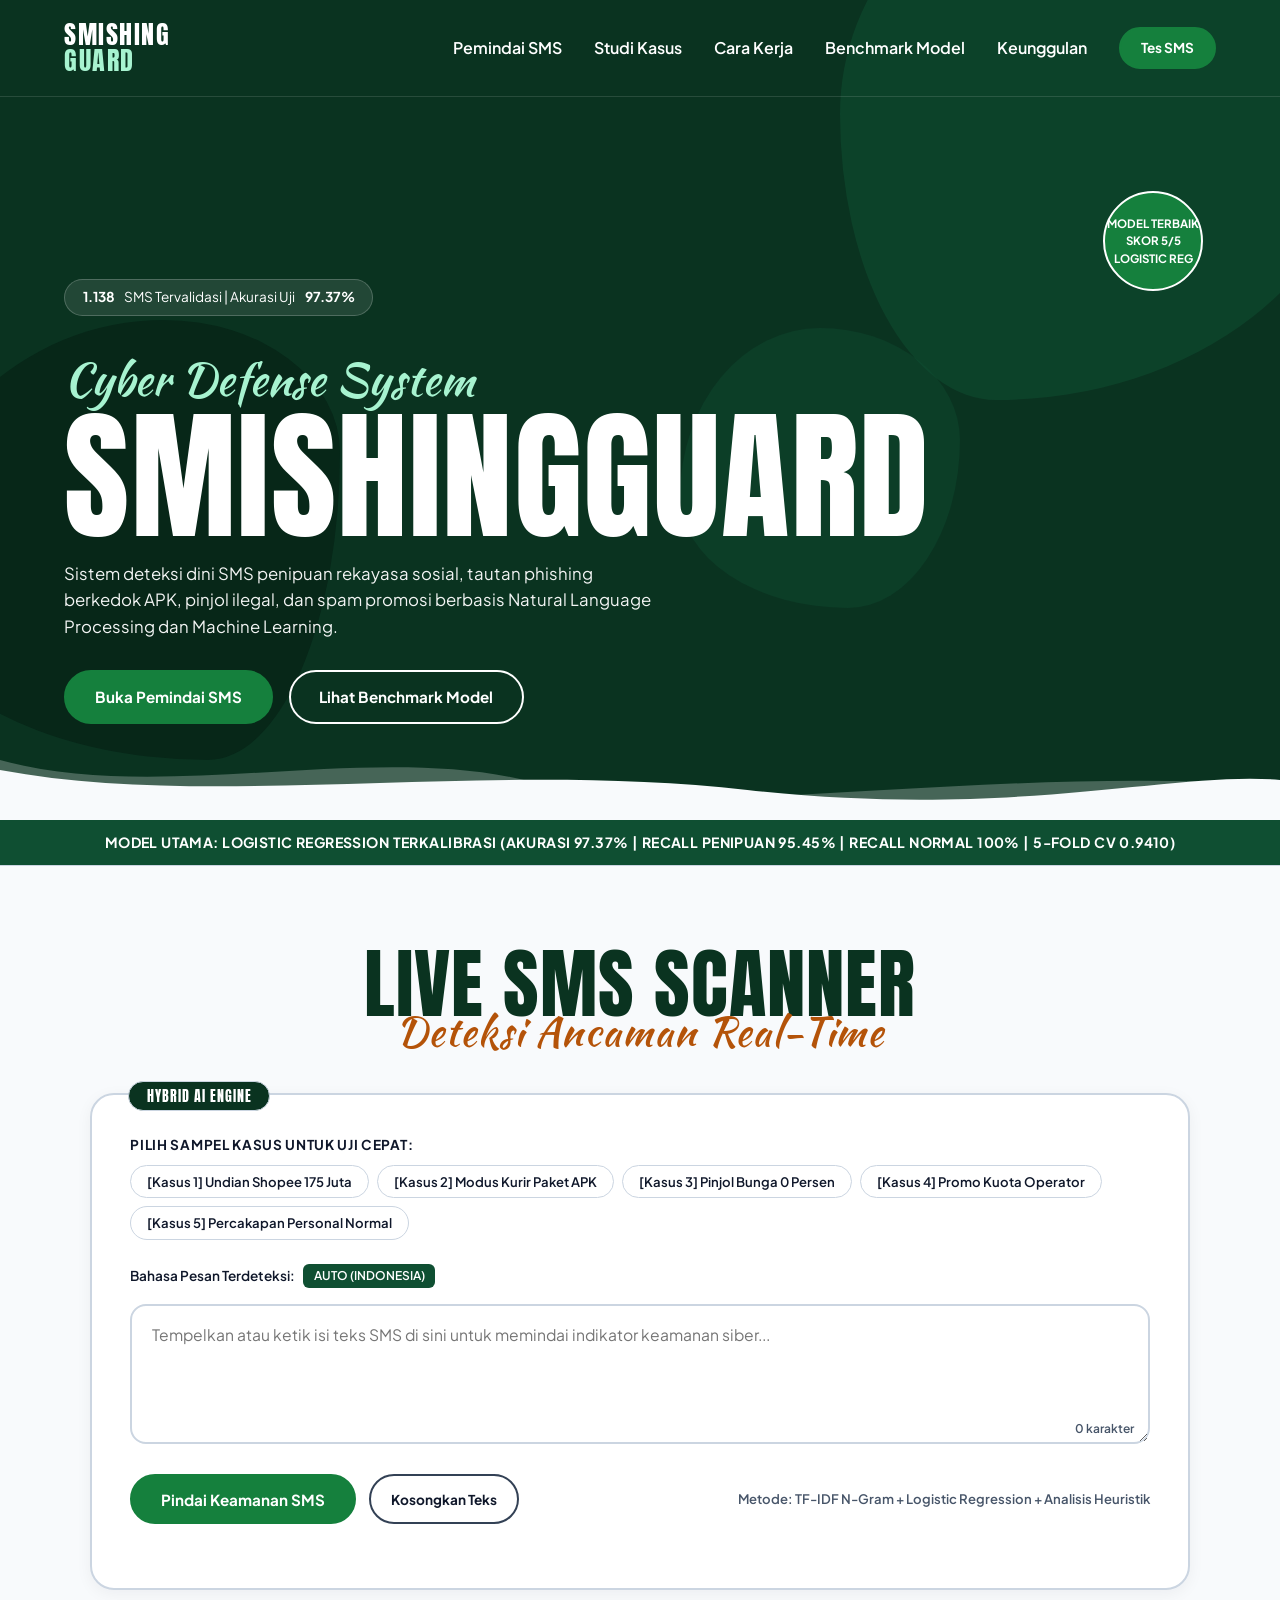
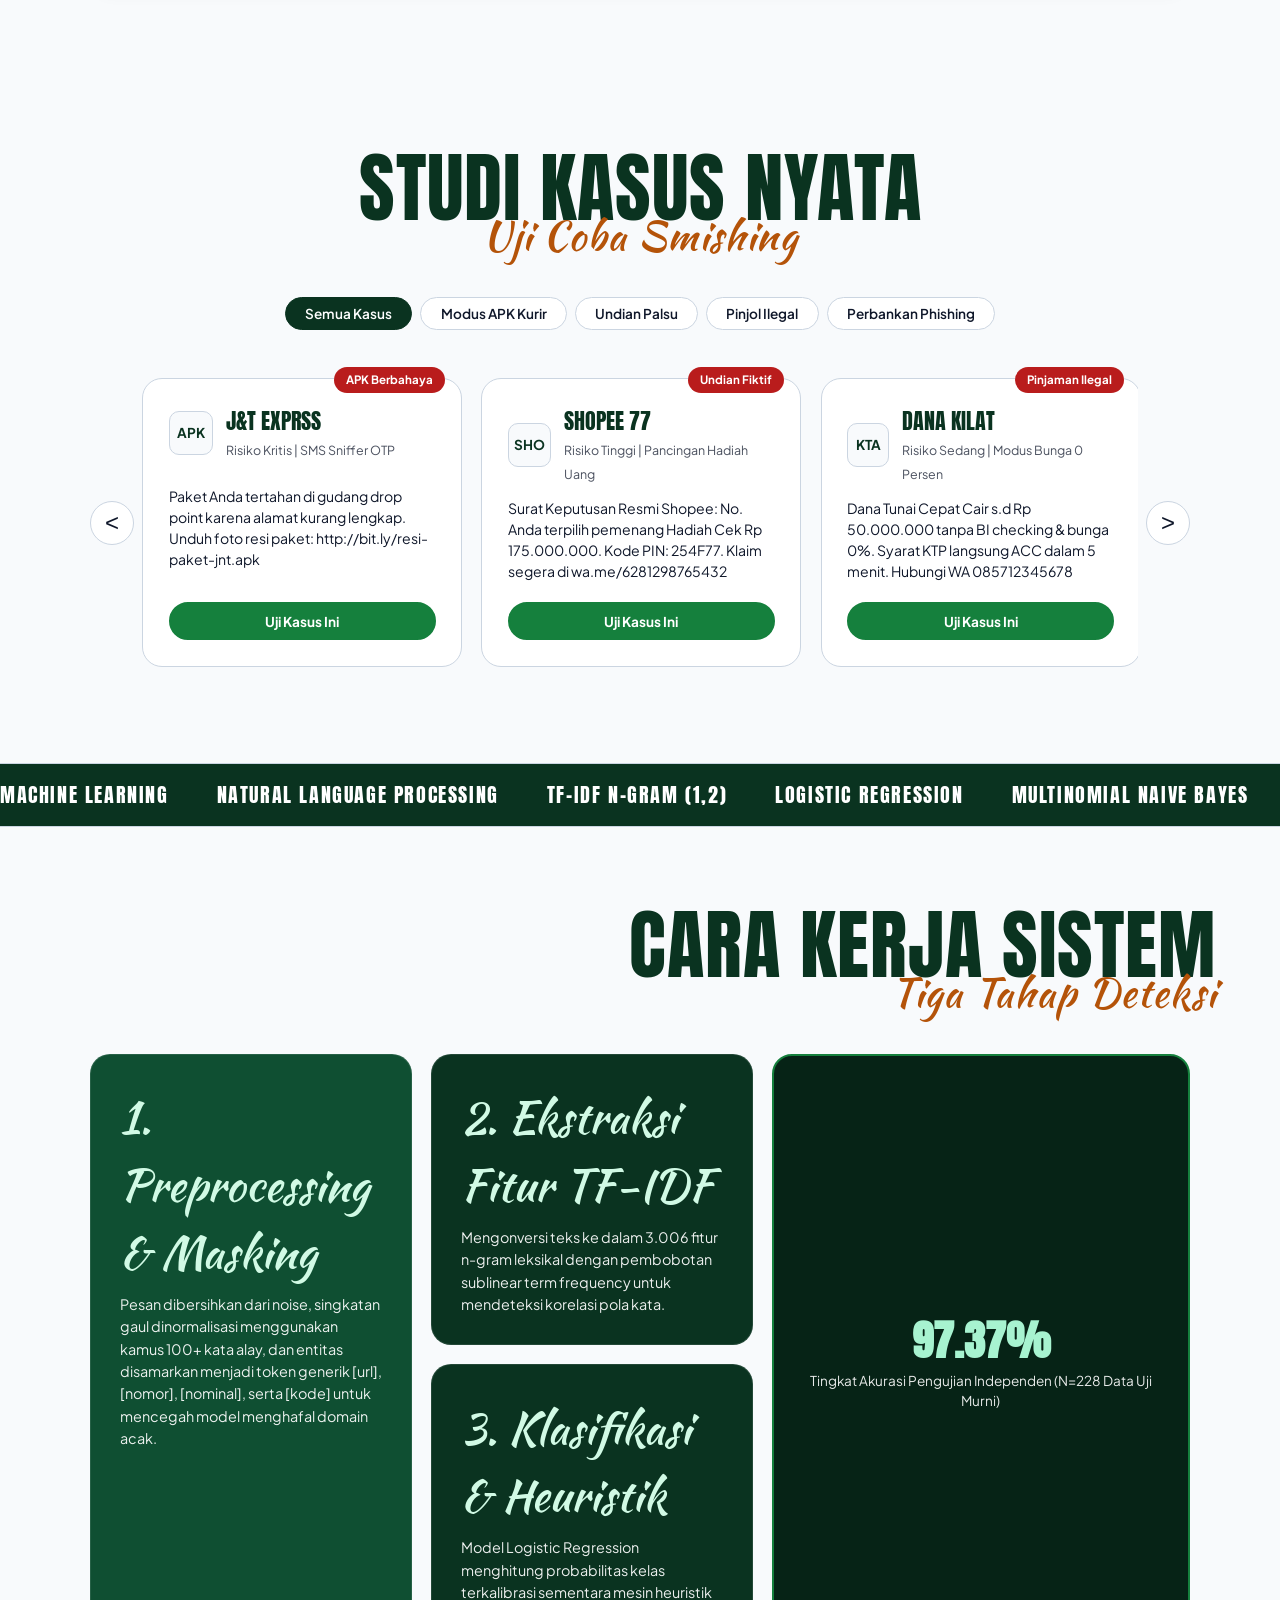
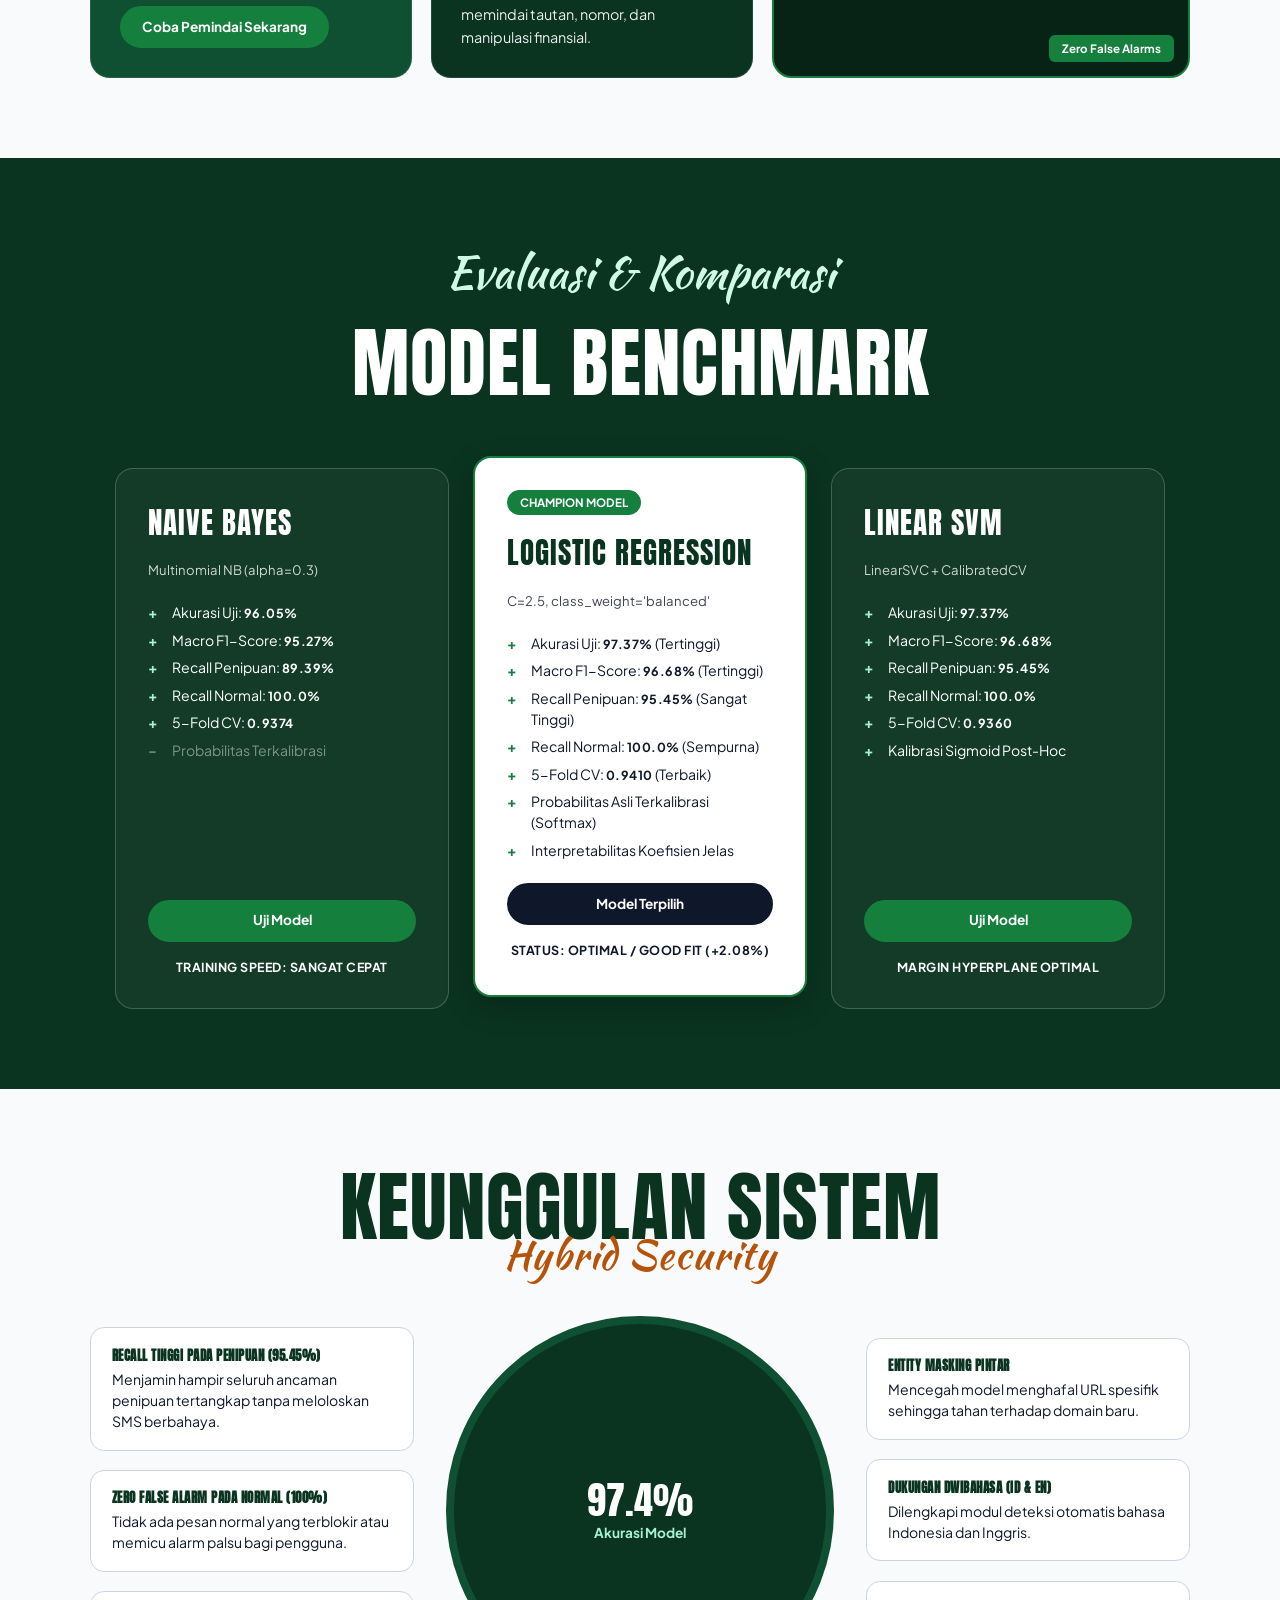
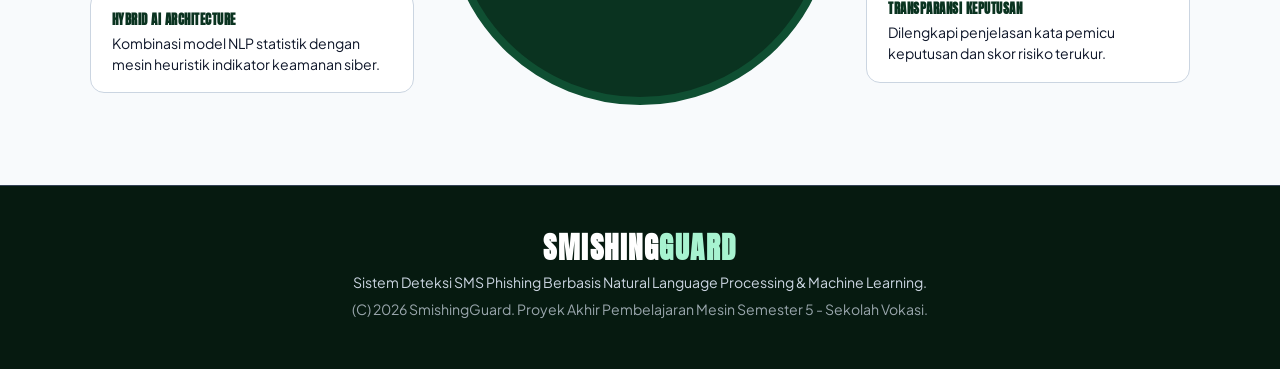
==== files/index.html @ cbe6f8b3 "push kedua" ====
<!DOCTYPE html>
<html lang="id">
<head>
<meta charset="UTF-8">
<meta name="viewport" content="width=device-width, initial-scale=1">
<title>SmishingGuard - Deteksi SMS Phishing & Spam Berbasis Machine Learning</title>
<link rel="preconnect" href="https://fonts.googleapis.com">
<link rel="preconnect" href="https://fonts.gstatic.com" crossorigin>
<link href="https://fonts.googleapis.com/css2?family=Anton&family=Kaushan+Script&family=Plus+Jakarta+Sans:wght@400;600;700;800&display=swap" rel="stylesheet">
<link rel="stylesheet" href="style.css">
</head>
<body>

<!-- HERO HEADER WITH LIQUID EFFECT -->
<header class="hero">
  <!-- LIQUID MORPHING BLOBS -->
  <div class="liquid-blob-1"></div>
  <div class="liquid-blob-2"></div>
  <div class="liquid-blob-3"></div>

  <!-- NAVBAR -->
  <nav class="nav">
    <a href="#" class="logo">SMISHING<br><span>GUARD</span></a>
    <ul class="menu" id="menu">
      <li><a href="#scanner">Pemindai SMS</a></li>
      <li><a href="#stories">Studi Kasus</a></li>
      <li><a href="#how">Cara Kerja</a></li>
      <li><a href="#models">Benchmark Model</a></li>
      <li><a href="#why">Keunggulan</a></li>
      <li><a href="#scanner" class="btn sm">Tes SMS</a></li>
    </ul>
    <button class="burger" id="burger" aria-label="Buka menu" aria-expanded="false">
      <span></span><span></span><span></span>
    </button>
  </nav>

  <!-- HERO BODY CONTENT -->
  <div class="hero-body">
    <div class="social-proof">
      <b>1.138</b> SMS Tervalidasi | Akurasi Uji <b>97.37%</b>
    </div>
    <span class="script">Cyber Defense System</span>
    <h1>SMISHINGGUARD</h1>
    <p>Sistem deteksi dini SMS penipuan rekayasa sosial, tautan phishing berkedok APK, pinjol ilegal, dan spam promosi berbasis Natural Language Processing dan Machine Learning.</p>
    <div style="display:flex; gap:1rem; flex-wrap:wrap; align-items:center;">
      <a href="#scanner" class="btn">Buka Pemindai SMS</a>
      <a href="#models" class="btn outline">Lihat Benchmark Model</a>
    </div>
    <div class="badge">
      MODEL TERBAIK<br>SKOR 5/5<br>LOGISTIC REG
    </div>
  </div>

  <!-- LIQUID WAVE BOTTOM DIVIDER -->
  <div class="liquid-wave-wrap">
    <svg viewBox="0 0 1200 120" preserveAspectRatio="none">
      <path class="wave-trans" d="M0,0 C150,90 350,-40 500,45 C650,130 900,10 1200,50 L1200,120 L0,120 Z"></path>
      <path class="wave-bg" d="M0,20 C200,100 450,0 700,60 C950,120 1100,20 1200,40 L1200,120 L0,120 Z"></path>
    </svg>
  </div>
</header>

<!-- SOLID PROMO RIBBON -->
<div class="promo">
  MODEL UTAMA: LOGISTIC REGRESSION TERKALIBRASI (AKURASI 97.37% | RECALL PENIPUAN 95.45% | RECALL NORMAL 100% | 5-FOLD CV 0.9410)
</div>

<!-- SCANNER SECTION -->
<section class="section" id="scanner">
  <h2 class="title">LIVE SMS SCANNER <span class="script accent">Deteksi Ancaman Real-Time</span></h2>
  
  <div class="scanner-container">
    <div class="scanner-tag">HYBRID AI ENGINE</div>
    
    <!-- PRESET BUTTONS (NO EMOJIS) -->
    <div class="presets-bar">
      <div class="presets-label">Pilih Sampel Kasus untuk Uji Cepat:</div>
      <div class="preset-buttons">
        <button class="preset-btn" data-type="shopee">[Kasus 1] Undian Shopee 175 Juta</button>
        <button class="preset-btn" data-type="apk">[Kasus 2] Modus Kurir Paket APK</button>
        <button class="preset-btn" data-type="pinjol">[Kasus 3] Pinjol Bunga 0 Persen</button>
        <button class="preset-btn" data-type="promo">[Kasus 4] Promo Kuota Operator</button>
        <button class="preset-btn" data-type="normal">[Kasus 5] Percakapan Personal Normal</button>
      </div>
    </div>

    <!-- LANGUAGE DETECTION & INPUT BOX -->
    <div class="lang-switch">
      <span>Bahasa Pesan Terdeteksi:</span>
      <span class="lang-badge" id="detectedLang">AUTO (INDONESIA)</span>
    </div>

    <div class="input-box">
      <textarea id="smsInput" class="sms-textarea" placeholder="Tempelkan atau ketik isi teks SMS di sini untuk memindai indikator keamanan siber..."></textarea>
      <span class="char-counter" id="charCount">0 karakter</span>
    </div>

    <!-- ACTION ROW -->
    <div class="action-row">
      <div style="display:flex; gap:0.8rem; flex-wrap:wrap;">
        <button class="btn" id="scanBtn">Pindai Keamanan SMS</button>
        <button class="btn sm outline-dark" id="clearBtn">Kosongkan Teks</button>
      </div>
      <span class="action-info">Metode: TF-IDF N-Gram + Logistic Regression + Analisis Heuristik</span>
    </div>

    <!-- RESULT DISPLAY CARD (SOLID) -->
    <div class="result-display" id="resultDisplay">
      <div class="result-header">
        <div>
          <div class="result-verdict" id="resultVerdict">HASIL PEMINDAIAN</div>
          <div class="result-sub" id="resultSub">Analisis Selesai</div>
        </div>
        <div class="score-badge" id="scoreBadge">98%</div>
      </div>

      <!-- CONFIDENCE METERS -->
      <div class="meters-section">
        <div class="meter-label">
          <span>Peluang Penipuan (Smishing)</span>
          <span id="scamPct">0%</span>
        </div>
        <div class="meter-track">
          <div class="meter-fill red" id="scamBar" style="width: 0%;"></div>
        </div>

        <div class="meter-label">
          <span>Peluang Pesan Normal (Aman)</span>
          <span id="safePct">0%</span>
        </div>
        <div class="meter-track">
          <div class="meter-fill green" id="safeBar" style="width: 0%;"></div>
        </div>

        <div class="meter-label">
          <span>Peluang Promosi Komersial</span>
          <span id="promoPct">0%</span>
        </div>
        <div class="meter-track">
          <div class="meter-fill amber" id="promoBar" style="width: 0%;"></div>
        </div>
      </div>

      <!-- HEURISTIC INDICATORS GRID -->
      <div class="heuristics-grid">
        <div class="h-card" id="cardUrl">
          <b>Tautan URL / Web</b>
          <span id="valUrl">Tidak Terdeteksi</span>
        </div>
        <div class="h-card" id="cardPhone">
          <b>Kontak Pribadi (GSM/WA)</b>
          <span id="valPhone">Tidak Terdeteksi</span>
        </div>
        <div class="h-card" id="cardMoney">
          <b>Klaim Nominal Uang</b>
          <span id="valMoney">Tidak Terdeteksi</span>
        </div>
        <div class="h-card" id="cardUssd">
          <b>Kode USSD Operator</b>
          <span id="valUssd">Tidak Terdeteksi</span>
        </div>
      </div>

      <!-- ADVICE / RECOMMENDATION -->
      <div class="advice-box" id="adviceBox">
        <b id="adviceTitle">PANDUAN KEAMANAN PENGGUNA</b>
        <p id="adviceText">Hasil analisis akan menyajikan panduan perlindungan siber spesifik berdasarkan indikator yang ditemukan.</p>
      </div>
    </div>
  </div>
</section>

<!-- REAL WORLD CASES / STORIES -->
<section class="section" id="stories">
  <h2 class="title">STUDI KASUS NYATA <span class="script accent">Uji Coba Smishing</span></h2>
  <div class="tabs" id="tabs">
    <button class="tab active" data-f="all">Semua Kasus</button>
    <button class="tab" data-f="apk">Modus APK Kurir</button>
    <button class="tab" data-f="undian">Undian Palsu</button>
    <button class="tab" data-f="pinjol">Pinjol Ilegal</button>
    <button class="tab" data-f="bank">Perbankan Phishing</button>
  </div>
  <div class="carousel">
    <button class="arrow" id="prev" aria-label="Sebelumnya">&lt;</button>
    <div class="track" id="track">
      
      <!-- Card 1: Kurir APK -->
      <article class="card" data-c="apk">
        <span class="chip danger">APK Berbahaya</span>
        <div class="who">
          <div class="ph">APK</div>
          <div>
            <h3>J&amp;T EXPRSS</h3>
            <small>Risiko Kritis | SMS Sniffer OTP</small>
          </div>
        </div>
        <p>Paket Anda tertahan di gudang drop point karena alamat kurang lengkap. Unduh foto resi paket: http://bit.ly/resi-paket-jnt.apk</p>
        <button class="btn sm use-case-btn" data-text="Paket Anda tertahan di gudang drop point karena alamat kurang lengkap. Unduh foto resi paket: http://bit.ly/resi-paket-jnt.apk">Uji Kasus Ini</button>
      </article>

      <!-- Card 2: Undian Shopee -->
      <article class="card" data-c="undian">
        <span class="chip danger">Undian Fiktif</span>
        <div class="who">
          <div class="ph">SHO</div>
          <div>
            <h3>SHOPEE 77</h3>
            <small>Risiko Tinggi | Pancingan Hadiah Uang</small>
          </div>
        </div>
        <p>Surat Keputusan Resmi Shopee: No. Anda terpilih pemenang Hadiah Cek Rp 175.000.000. Kode PIN: 254F77. Klaim segera di wa.me/6281298765432</p>
        <button class="btn sm use-case-btn" data-text="Surat Keputusan Resmi Shopee: No. Anda terpilih pemenang Hadiah Cek Rp 175.000.000. Kode PIN: 254F77. Klaim segera di wa.me/6281298765432">Uji Kasus Ini</button>
      </article>

      <!-- Card 3: Pinjol Ilegal -->
      <article class="card" data-c="pinjol">
        <span class="chip danger">Pinjaman Ilegal</span>
        <div class="who">
          <div class="ph">KTA</div>
          <div>
            <h3>DANA KILAT</h3>
            <small>Risiko Sedang | Modus Bunga 0 Persen</small>
          </div>
        </div>
        <p>Dana Tunai Cepat Cair s.d Rp 50.000.000 tanpa BI checking &amp; bunga 0%. Syarat KTP langsung ACC dalam 5 menit. Hubungi WA 085712345678</p>
        <button class="btn sm use-case-btn" data-text="Dana Tunai Cepat Cair s.d Rp 50.000.000 tanpa BI checking & bunga 0%. Syarat KTP langsung ACC dalam 5 menit. Hubungi WA 085712345678">Uji Kasus Ini</button>
      </article>

      <!-- Card 4: Bank Phishing -->
      <article class="card" data-c="bank">
        <span class="chip danger">Phishing Perbankan</span>
        <div class="who">
          <div class="ph">BNK</div>
          <div>
            <h3>BANK ALERT</h3>
            <small>Risiko Kritis | Pencurian Rekening</small>
          </div>
        </div>
        <p>PERINGATAN: Rekening BCA Anda terindikasi login mencurigakan dan akan diblokir dalam 1x24 jam. Segera verifikasi akun di: https://bca-klik-verif.com</p>
        <button class="btn sm use-case-btn" data-text="PERINGATAN: Rekening BCA Anda terindikasi login mencurigakan dan akan diblokir dalam 1x24 jam. Segera verifikasi akun di: https://bca-klik-verif.com">Uji Kasus Ini</button>
      </article>

      <!-- Card 5: Pesan Normal -->
      <article class="card" data-c="all">
        <span class="chip">SMS Normal</span>
        <div class="who">
          <div class="ph">MSG</div>
          <div>
            <h3>TEMAN KULIAH</h3>
            <small>Aman | Percakapan Personal</small>
          </div>
        </div>
        <p>Bro, jangan lupa besok pagi kumpul di perpustakaan jam 9 ya buat ngerjain laporan machine learning bareng kelompok.</p>
        <button class="btn sm use-case-btn" data-text="Bro, jangan lupa besok pagi kumpul di perpustakaan jam 9 ya buat ngerjain laporan machine learning bareng kelompok.">Uji Kasus Ini</button>
      </article>

    </div>
    <button class="arrow" id="next" aria-label="Berikutnya">&gt;</button>
  </div>
</section>

<!-- MARQUEE TICKER (SOLID) -->
<div class="press" aria-label="Teknologi yang digunakan">
  <div class="marquee">
    <span>MACHINE LEARNING</span>
    <span>NATURAL LANGUAGE PROCESSING</span>
    <span>TF-IDF N-GRAM (1,2)</span>
    <span>LOGISTIC REGRESSION</span>
    <span>MULTINOMIAL NAIVE BAYES</span>
    <span>LINEAR SVM</span>
    <span>SCIKIT-LEARN 1.9.1</span>
    <span>STREAMLIT WEB</span>
    <span>ENTITY MASKING</span>
    <span>SLANG NORMALIZATION</span>
    <span>97.37% AKURASI</span>
    <span>100% RECALL NORMAL</span>
  </div>
</div>

<!-- HOW IT WORKS SECTION -->
<section class="section" id="how">
  <h2 class="title right">CARA KERJA SISTEM <span class="script accent">Tiga Tahap Deteksi</span></h2>
  <div class="steps">
    <div class="step big">
      <div>
        <h3 class="script light">1. Preprocessing &amp; Masking</h3>
        <p>Pesan dibersihkan dari noise, singkatan gaul dinormalisasi menggunakan kamus 100+ kata alay, dan entitas disamarkan menjadi token generik [url], [nomor], [nominal], serta [kode] untuk mencegah model menghafal domain acak.</p>
      </div>
      <a href="#scanner" class="btn sm">Coba Pemindai Sekarang</a>
    </div>
    <div class="step">
      <h3 class="script light">2. Ekstraksi Fitur TF-IDF</h3>
      <p>Mengonversi teks ke dalam 3.006 fitur n-gram leksikal dengan pembobotan sublinear term frequency untuk mendeteksi korelasi pola kata.</p>
    </div>
    <div class="step">
      <h3 class="script light">3. Klasifikasi &amp; Heuristik</h3>
      <p>Model Logistic Regression menghitung probabilitas kelas terkalibrasi sementara mesin heuristik memindai tautan, nomor, dan manipulasi finansial.</p>
    </div>
    <div class="photo">
      <div class="photo-inner">
        <h4>97.37%</h4>
        <p>Tingkat Akurasi Pengujian Independen (N=228 Data Uji Murni)</p>
        <span class="tag">Zero False Alarms</span>
      </div>
    </div>
  </div>
</section>

<!-- PLANS / MODEL COMPARISON -->
<section class="plans" id="models">
  <span class="script light">Evaluasi &amp; Komparasi</span>
  <h2>MODEL BENCHMARK</h2>
  <div class="plan-grid">
    
    <!-- Model 1: Naive Bayes -->
    <article class="plan">
      <h3>NAIVE BAYES</h3>
      <p class="sub">Multinomial NB (alpha=0.3)</p>
      <ul>
        <li>Akurasi Uji: <b>96.05%</b></li>
        <li>Macro F1-Score: <b>95.27%</b></li>
        <li>Recall Penipuan: <b>89.39%</b></li>
        <li>Recall Normal: <b>100.0%</b></li>
        <li>5-Fold CV: <b>0.9374</b></li>
        <li class="off">Probabilitas Terkalibrasi</li>
      </ul>
      <a href="#scanner" class="btn sm">Uji Model</a>
      <b>TRAINING SPEED: SANGAT CEPAT</b>
    </article>

    <!-- Model 2: Logistic Regression (Featured) -->
    <article class="plan featured">
      <span class="plan-badge">CHAMPION MODEL</span>
      <h3>LOGISTIC REGRESSION</h3>
      <p class="sub">C=2.5, class_weight='balanced'</p>
      <ul>
        <li>Akurasi Uji: <b>97.37%</b> (Tertinggi)</li>
        <li>Macro F1-Score: <b>96.68%</b> (Tertinggi)</li>
        <li>Recall Penipuan: <b>95.45%</b> (Sangat Tinggi)</li>
        <li>Recall Normal: <b>100.0%</b> (Sempurna)</li>
        <li>5-Fold CV: <b>0.9410</b> (Terbaik)</li>
        <li>Probabilitas Asli Terkalibrasi (Softmax)</li>
        <li>Interpretabilitas Koefisien Jelas</li>
      </ul>
      <a href="#scanner" class="btn sm solid-dark">Model Terpilih</a>
      <b>STATUS: OPTIMAL / GOOD FIT (+2.08%)</b>
    </article>

    <!-- Model 3: Linear SVM -->
    <article class="plan">
      <h3>LINEAR SVM</h3>
      <p class="sub">LinearSVC + CalibratedCV</p>
      <ul>
        <li>Akurasi Uji: <b>97.37%</b></li>
        <li>Macro F1-Score: <b>96.68%</b></li>
        <li>Recall Penipuan: <b>95.45%</b></li>
        <li>Recall Normal: <b>100.0%</b></li>
        <li>5-Fold CV: <b>0.9360</b></li>
        <li>Kalibrasi Sigmoid Post-Hoc</li>
      </ul>
      <a href="#scanner" class="btn sm">Uji Model</a>
      <b>MARGIN HYPERPLANE OPTIMAL</b>
    </article>

  </div>
</section>

<!-- WHAT MAKES US DIFFERENT -->
<section class="section" id="why">
  <h2 class="title">KEUNGGULAN SISTEM <span class="script accent">Hybrid Security</span></h2>
  <div class="diff">
    <ul>
      <li><b>RECALL TINGGI PADA PENIPUAN (95.45%)</b>Menjamin hampir seluruh ancaman penipuan tertangkap tanpa meloloskan SMS berbahaya.</li>
      <li><b>ZERO FALSE ALARM PADA NORMAL (100%)</b>Tidak ada pesan normal yang terblokir atau memicu alarm palsu bagi pengguna.</li>
      <li><b>HYBRID AI ARCHITECTURE</b>Kombinasi model NLP statistik dengan mesin heuristik indikator keamanan siber.</li>
    </ul>
    <div class="bowl">
      <div class="bowl-text">
        97.4%
        <span>Akurasi Model</span>
      </div>
    </div>
    <ul>
      <li><b>ENTITY MASKING PINTAR</b>Mencegah model menghafal URL spesifik sehingga tahan terhadap domain baru.</li>
      <li><b>DUKUNGAN DWIBAHASA (ID &amp; EN)</b>Dilengkapi modul deteksi otomatis bahasa Indonesia dan Inggris.</li>
      <li><b>TRANSPARANSI KEPUTUSAN</b>Dilengkapi penjelasan kata pemicu keputusan dan skor risiko terukur.</li>
    </ul>
  </div>
</section>

<!-- FOOTER -->
<footer class="footer">
  <b class="logo">SMISHING<span>GUARD</span></b>
  <p>Sistem Deteksi SMS Phishing Berbasis Natural Language Processing &amp; Machine Learning.</p>
  <p style="margin-top:0.4rem; opacity:0.75;">(C) 2026 SmishingGuard. Proyek Akhir Pembelajaran Mesin Semester 5 - Sekolah Vokasi.</p>
</footer>

<script src="script.js"></script>
</body>
</html>
---- files/style.css ----
:root {
  --bg-base: #f8fafc;
  --bg-card: #ffffff;
  --border-solid: #cbd5e1;
  --border-dark: #334155;
  --green-deep: #0a3320;
  --green-solid: #0f4f32;
  --green-accent: #15803d;
  --green-surface: #f0fdf4;
  --text-ink: #0f172a;
  --text-muted: #475569;
  --text-light: #f8fafc;
  --red-solid: #b91c1c;
  --red-surface: #fef2f2;
  --amber-solid: #b45309;
  --amber-surface: #fffbeb;
  --blue-solid: #1d4ed8;
  --blue-surface: #eff6ff;
  --display: 'Anton', 'Impact', sans-serif;
  --script: 'Kaushan Script', cursive;
  --body: 'Plus Jakarta Sans', system-ui, sans-serif;
}

* {
  box-sizing: border-box;
  margin: 0;
  padding: 0;
}

html {
  scroll-behavior: smooth;
}

body {
  font-family: var(--body);
  background-color: var(--bg-base);
  color: var(--text-ink);
  line-height: 1.5;
  overflow-x: hidden;
}

a {
  color: inherit;
  text-decoration: none;
}

ul {
  list-style: none;
}

:focus-visible {
  outline: 2px solid var(--green-accent);
  outline-offset: 2px;
}

.script {
  font-family: var(--script);
  font-weight: 400;
  color: #a7f3d0;
  display: block;
  font-size: clamp(1.6rem, 4vw, 2.8rem);
}

.script.accent {
  color: var(--amber-solid);
}

.script.light {
  color: #d1fae5;
}

/* BUTTONS (SOLID COLOR - NO NEON) */
.btn {
  display: inline-block;
  background-color: var(--green-accent);
  color: #ffffff;
  font-weight: 700;
  padding: 0.85rem 1.8rem;
  border-radius: 99px;
  transition: background-color 0.2s ease, transform 0.15s ease;
  cursor: pointer;
  border: 2px solid var(--green-accent);
  font-family: var(--body);
  text-align: center;
  font-size: 0.95rem;
}

.btn:hover {
  background-color: #166534;
  border-color: #166534;
  transform: translateY(-2px);
}

.btn.sm {
  padding: 0.55rem 1.25rem;
  font-size: 0.85rem;
}

.btn.solid-dark {
  background-color: var(--text-ink);
  border-color: var(--text-ink);
  color: #ffffff;
}

.btn.solid-dark:hover {
  background-color: #1e293b;
  border-color: #1e293b;
}

.btn.outline {
  background-color: transparent;
  border: 2px solid #ffffff;
  color: #ffffff;
}

.btn.outline:hover {
  background-color: #ffffff;
  color: var(--green-deep);
}

.btn.outline-dark {
  background-color: transparent;
  border: 2px solid var(--border-dark);
  color: var(--text-ink);
}

.btn.outline-dark:hover {
  background-color: var(--text-ink);
  color: #ffffff;
}

/* HERO SECTION WITH LIQUID EFFECT */
.hero {
  position: relative;
  min-height: clamp(540px, 65vw, 820px);
  color: #ffffff;
  display: flex;
  flex-direction: column;
  background-color: var(--green-deep);
  overflow: hidden;
}

/* LIQUID BLOBS (ORGANIC FLUID MOTION) */
.liquid-blob-1 {
  position: absolute;
  width: 520px;
  height: 520px;
  background-color: var(--green-solid);
  opacity: 0.55;
  border-radius: 42% 58% 70% 30% / 45% 45% 55% 55%;
  animation: liquidMorph 14s ease-in-out infinite alternate;
  top: -120px;
  right: -80px;
  z-index: 1;
  pointer-events: none;
}

.liquid-blob-2 {
  position: absolute;
  width: 440px;
  height: 440px;
  background-color: #062316;
  opacity: 0.75;
  border-radius: 60% 40% 30% 70% / 60% 30% 70% 40%;
  animation: liquidMorph2 18s ease-in-out infinite alternate;
  bottom: 60px;
  left: -100px;
  z-index: 1;
  pointer-events: none;
}

.liquid-blob-3 {
  position: absolute;
  width: 280px;
  height: 280px;
  background-color: #0f4f32;
  opacity: 0.4;
  border-radius: 50% 50% 40% 60% / 60% 40% 60% 40%;
  animation: liquidMorph 10s ease-in-out infinite alternate-reverse;
  top: 40%;
  right: 25%;
  z-index: 1;
  pointer-events: none;
}

@keyframes liquidMorph {
  0% {
    border-radius: 42% 58% 70% 30% / 45% 45% 55% 55%;
    transform: rotate(0deg) scale(1);
  }
  50% {
    border-radius: 70% 30% 46% 54% / 30% 29% 71% 70%;
    transform: rotate(180deg) scale(1.1);
  }
  100% {
    border-radius: 42% 58% 70% 30% / 45% 45% 55% 55%;
    transform: rotate(360deg) scale(1);
  }
}

@keyframes liquidMorph2 {
  0% {
    border-radius: 60% 40% 30% 70% / 60% 30% 70% 40%;
    transform: scale(1) translateY(0);
  }
  50% {
    border-radius: 30% 60% 70% 40% / 50% 60% 30% 60%;
    transform: scale(1.15) translateY(-20px) rotate(90deg);
  }
  100% {
    border-radius: 60% 40% 30% 70% / 60% 30% 70% 40%;
    transform: scale(1) translateY(0) rotate(0deg);
  }
}

/* LIQUID WAVE BOTTOM DIVIDER */
.liquid-wave-wrap {
  position: absolute;
  bottom: 0;
  left: 0;
  width: 100%;
  overflow: hidden;
  line-height: 0;
  z-index: 3;
}

.liquid-wave-wrap svg {
  position: relative;
  display: block;
  width: calc(100% + 1.3px);
  height: 60px;
}

.liquid-wave-wrap .wave-bg {
  fill: var(--bg-base);
}

.liquid-wave-wrap .wave-trans {
  fill: rgba(248, 250, 252, 0.25);
  animation: waveShift 12s ease-in-out infinite alternate;
}

@keyframes waveShift {
  0% { transform: translateX(0); }
  100% { transform: translateX(-30px); }
}

/* NAVBAR */
.nav {
  position: relative;
  z-index: 5;
  display: flex;
  justify-content: space-between;
  align-items: center;
  padding: 1.4rem 5vw;
  border-bottom: 1px solid rgba(255, 255, 255, 0.12);
}

.logo {
  font-family: var(--display);
  line-height: 1;
  font-size: 1.6rem;
  letter-spacing: 1.5px;
  color: #ffffff;
}

.logo span {
  color: #a7f3d0;
}

.menu {
  display: flex;
  gap: 2rem;
  font-weight: 600;
  align-items: center;
}

.menu a:hover {
  color: #a7f3d0;
}

.burger {
  display: none;
  background: none;
  border: 0;
  cursor: pointer;
  flex-direction: column;
  gap: 5px;
}

.burger span {
  width: 24px;
  height: 2px;
  background: #ffffff;
  display: block;
}

/* HERO BODY */
.hero-body {
  position: relative;
  z-index: 4;
  margin-top: auto;
  padding: 3rem 5vw 6rem;
}

.hero h1 {
  font-family: var(--display);
  font-weight: 400;
  font-size: clamp(3.2rem, 11vw, 9.5rem);
  line-height: 0.92;
  color: #ffffff;
  margin-bottom: 1.2rem;
  letter-spacing: 1.5px;
}

.hero p {
  max-width: 50ch;
  margin-bottom: 1.8rem;
  opacity: 0.95;
  font-size: 1.05rem;
  line-height: 1.6;
}

.social-proof {
  font-size: 0.85rem;
  display: inline-flex;
  gap: 0.6rem;
  align-items: center;
  margin-bottom: 1.8rem;
  background-color: rgba(255, 255, 255, 0.1);
  padding: 0.45rem 1.1rem;
  border-radius: 99px;
  border: 1px solid rgba(255, 255, 255, 0.2);
}

.social-proof b {
  color: #ffffff;
}

.badge {
  position: absolute;
  right: 6vw;
  top: -2.5rem;
  width: 100px;
  height: 100px;
  border-radius: 50%;
  background-color: var(--green-accent);
  color: #ffffff;
  display: grid;
  place-items: center;
  text-align: center;
  font-size: 0.72rem;
  font-weight: 700;
  border: 2px solid #ffffff;
}

/* PROMO RIBBON (SOLID COLOR - NO NEON) */
.promo {
  background-color: var(--green-solid);
  color: #ffffff;
  text-align: center;
  font-weight: 700;
  font-size: 0.88rem;
  padding: 0.75rem 1rem;
  letter-spacing: 0.03em;
  border-bottom: 1px solid var(--border-solid);
}

/* SECTIONS */
.section {
  padding: 5rem 5vw;
}

.title {
  font-family: var(--display);
  font-weight: 400;
  font-size: clamp(2.4rem, 6.5vw, 4.8rem);
  line-height: 1;
  color: var(--green-deep);
  text-align: center;
  margin-bottom: 2.5rem;
  letter-spacing: 1px;
}

.title .script {
  margin-top: -0.25em;
  font-size: 0.52em;
}

.title.right {
  text-align: right;
}

/* SCANNER CONTAINER (SOLID CARD) */
.scanner-container {
  max-width: 1100px;
  margin: auto;
  background-color: var(--bg-card);
  border: 2px solid var(--border-solid);
  border-radius: 24px;
  padding: 2.5rem 3vw;
  box-shadow: 0 4px 16px rgba(15, 23, 42, 0.05);
  position: relative;
}

.scanner-tag {
  position: absolute;
  top: -14px;
  left: 36px;
  background-color: var(--green-deep);
  color: #ffffff;
  font-family: var(--display);
  font-size: 0.85rem;
  letter-spacing: 1px;
  padding: 0.25rem 1.1rem;
  border-radius: 99px;
  border: 1px solid var(--border-solid);
}

.presets-bar {
  margin-bottom: 1.5rem;
}

.presets-label {
  font-size: 0.85rem;
  font-weight: 700;
  color: var(--text-ink);
  margin-bottom: 0.6rem;
  text-transform: uppercase;
  letter-spacing: 0.05em;
}

.preset-buttons {
  display: flex;
  flex-wrap: wrap;
  gap: 0.5rem;
}

.preset-btn {
  background-color: #ffffff;
  border: 1.5px solid var(--border-solid);
  color: var(--text-ink);
  padding: 0.45rem 1rem;
  border-radius: 99px;
  font: 600 0.82rem var(--body);
  cursor: pointer;
  transition: background-color 0.15s ease, border-color 0.15s ease;
}

.preset-btn:hover {
  background-color: var(--bg-base);
  border-color: var(--border-dark);
}

.preset-btn.active {
  background-color: var(--green-deep);
  color: #ffffff;
  border-color: var(--green-deep);
}

.lang-switch {
  display: flex;
  gap: 0.5rem;
  align-items: center;
  margin-bottom: 1rem;
  font-size: 0.85rem;
  font-weight: 600;
}

.lang-badge {
  background-color: var(--green-solid);
  color: #ffffff;
  padding: 0.2rem 0.65rem;
  border-radius: 6px;
  font-size: 0.75rem;
}

.input-box {
  position: relative;
  margin-bottom: 1.5rem;
}

.sms-textarea {
  width: 100%;
  min-height: 140px;
  padding: 1.2rem;
  border: 2px solid var(--border-solid);
  border-radius: 16px;
  font-family: var(--body);
  font-size: 0.98rem;
  background-color: #ffffff;
  color: var(--text-ink);
  resize: vertical;
  transition: border-color 0.15s ease;
}

.sms-textarea:focus {
  border-color: var(--green-accent);
  outline: none;
}

.char-counter {
  position: absolute;
  right: 16px;
  bottom: 12px;
  font-size: 0.75rem;
  color: var(--text-muted);
  font-weight: 600;
}

.action-row {
  display: flex;
  justify-content: space-between;
  align-items: center;
  flex-wrap: wrap;
  gap: 1rem;
  margin-bottom: 1.5rem;
}

.action-info {
  font-size: 0.82rem;
  color: var(--text-muted);
  font-weight: 600;
}

/* RESULT DISPLAY CARD (SOLID COLOR) */
.result-display {
  margin-top: 2rem;
  border-radius: 20px;
  padding: 2rem;
  display: none;
  animation: fadeSlideUp 0.25s ease forwards;
}

.result-display.show {
  display: block;
}

@keyframes fadeSlideUp {
  from { opacity: 0; transform: translateY(10px); }
  to { opacity: 1; transform: translateY(0); }
}

.result-display.scam {
  background-color: var(--red-surface);
  border: 2px solid var(--red-solid);
}

.result-display.safe {
  background-color: var(--green-surface);
  border: 2px solid var(--green-accent);
}

.result-display.promo {
  background-color: var(--amber-surface);
  border: 2px solid var(--amber-solid);
}

.result-header {
  display: flex;
  justify-content: space-between;
  align-items: flex-start;
  flex-wrap: wrap;
  gap: 1rem;
  margin-bottom: 1.5rem;
}

.result-verdict {
  font-family: var(--display);
  font-size: clamp(1.8rem, 4vw, 2.6rem);
  line-height: 1;
}

.result-display.scam .result-verdict { color: var(--red-solid); }
.result-display.safe .result-verdict { color: var(--green-accent); }
.result-display.promo .result-verdict { color: var(--amber-solid); }

.result-sub {
  font-size: 0.9rem;
  font-weight: 600;
  margin-top: 0.2rem;
  color: var(--text-muted);
}

.score-badge {
  font-family: var(--display);
  font-size: 1.5rem;
  padding: 0.45rem 1.25rem;
  border-radius: 12px;
  text-align: center;
  line-height: 1;
}

.result-display.scam .score-badge {
  background-color: var(--red-solid);
  color: #ffffff;
}

.result-display.safe .score-badge {
  background-color: var(--green-accent);
  color: #ffffff;
}

.result-display.promo .score-badge {
  background-color: var(--amber-solid);
  color: #ffffff;
}

.meters-section {
  margin-bottom: 1.5rem;
}

.meter-label {
  display: flex;
  justify-content: space-between;
  font-size: 0.82rem;
  font-weight: 700;
  margin-bottom: 0.3rem;
  color: var(--text-ink);
}

.meter-track {
  height: 10px;
  background-color: var(--border-solid);
  border-radius: 99px;
  overflow: hidden;
  position: relative;
  margin-bottom: 0.8rem;
}

.meter-fill {
  height: 100%;
  border-radius: 99px;
  transition: width 0.4s ease;
}

.meter-fill.red { background-color: var(--red-solid); }
.meter-fill.green { background-color: var(--green-accent); }
.meter-fill.amber { background-color: var(--amber-solid); }

.heuristics-grid {
  display: grid;
  grid-template-columns: repeat(auto-fit, minmax(200px, 1fr));
  gap: 0.8rem;
  margin-bottom: 1.5rem;
}

.h-card {
  background-color: #ffffff;
  border: 1.5px solid var(--border-solid);
  padding: 0.85rem 1rem;
  border-radius: 12px;
  font-size: 0.82rem;
}

.h-card b {
  display: block;
  font-size: 0.75rem;
  text-transform: uppercase;
  letter-spacing: 0.04em;
  color: var(--text-muted);
  margin-bottom: 0.25rem;
}

.h-card.threat {
  border-color: var(--red-solid);
  background-color: #ffffff;
  color: var(--red-solid);
  font-weight: 700;
}

.advice-box {
  background-color: var(--green-deep);
  color: #ffffff;
  padding: 1.25rem 1.5rem;
  border-radius: 14px;
  font-size: 0.9rem;
  line-height: 1.55;
}

.advice-box b {
  color: #a7f3d0;
  display: block;
  font-family: var(--display);
  font-size: 1.05rem;
  margin-bottom: 0.3rem;
  letter-spacing: 0.5px;
}

/* TABS (SOLID) */
.tabs {
  display: flex;
  gap: 0.5rem;
  justify-content: center;
  flex-wrap: wrap;
  margin-bottom: 2rem;
}

.tab {
  border: 1.5px solid var(--border-solid);
  background-color: #ffffff;
  color: var(--text-ink);
  padding: 0.45rem 1.2rem;
  border-radius: 99px;
  font: 600 0.85rem var(--body);
  cursor: pointer;
  transition: all 0.15s ease;
}

.tab:hover {
  border-color: var(--green-deep);
}

.tab.active {
  background-color: var(--green-deep);
  border-color: var(--green-deep);
  color: #ffffff;
}

/* CAROUSEL & CARDS */
.carousel {
  display: flex;
  align-items: center;
  gap: 0.5rem;
  max-width: 1100px;
  margin: auto;
}

.track {
  display: flex;
  gap: 1.2rem;
  overflow-x: auto;
  scroll-snap-type: x mandatory;
  scrollbar-width: none;
  padding: 1rem 0.2rem;
  flex: 1;
}

.track::-webkit-scrollbar {
  display: none;
}

.card {
  flex: 0 0 min(320px, 85%);
  scroll-snap-align: start;
  background-color: var(--bg-card);
  border: 1.5px solid var(--border-solid);
  border-radius: 20px;
  padding: 1.6rem;
  position: relative;
  display: flex;
  flex-direction: column;
  justify-content: space-between;
}

.card[hidden] {
  display: none;
}

.chip {
  position: absolute;
  top: -12px;
  right: 16px;
  background-color: var(--green-deep);
  color: #ffffff;
  font-size: 0.72rem;
  font-weight: 700;
  padding: 0.25rem 0.75rem;
  border-radius: 99px;
}

.chip.danger {
  background-color: var(--red-solid);
}

.who {
  display: flex;
  gap: 0.8rem;
  align-items: center;
  margin-bottom: 0.8rem;
}

.who h3 {
  font-family: var(--display);
  font-weight: 400;
  font-size: 1.35rem;
  color: var(--green-deep);
}

.who small {
  opacity: 0.75;
  font-size: 0.78rem;
}

.ph {
  width: 44px;
  height: 44px;
  border-radius: 10px;
  background-color: var(--bg-base);
  border: 1px solid var(--border-solid);
  display: grid;
  place-items: center;
  font-weight: 700;
  font-size: 0.85rem;
  color: var(--green-deep);
}

.card p {
  font-size: 0.88rem;
  margin-bottom: 1.2rem;
  line-height: 1.5;
  color: var(--text-ink);
}

.arrow {
  background-color: #ffffff;
  border: 1.5px solid var(--border-solid);
  font-size: 1.5rem;
  color: var(--text-ink);
  cursor: pointer;
  width: 44px;
  height: 44px;
  border-radius: 50%;
  display: grid;
  place-items: center;
  transition: background-color 0.15s ease;
}

.arrow:hover {
  background-color: var(--green-deep);
  color: #ffffff;
  border-color: var(--green-deep);
}

/* MARQUEE */
.press {
  background-color: var(--green-deep);
  color: #ffffff;
  overflow: hidden;
  padding: 1rem 0;
  border-top: 1px solid var(--border-solid);
  border-bottom: 1px solid var(--border-solid);
}

.marquee {
  display: flex;
  gap: 3rem;
  width: max-content;
  animation: scroll 32s linear infinite;
  font-family: var(--display);
  font-size: 1.25rem;
  letter-spacing: 0.08em;
}

@keyframes scroll {
  to { transform: translateX(-50%); }
}

/* STEPS */
.steps {
  display: grid;
  grid-template-columns: 1fr 1fr 1.3fr;
  grid-template-rows: auto auto;
  gap: 1.2rem;
  max-width: 1100px;
  margin: auto;
}

.step {
  background-color: var(--green-deep);
  color: #ffffff;
  border-radius: 20px;
  padding: 1.8rem;
  border: 1px solid rgba(255, 255, 255, 0.1);
}

.step.big {
  grid-row: span 2;
  display: flex;
  flex-direction: column;
  gap: 1.2rem;
  justify-content: space-between;
  background-color: var(--green-solid);
}

.step.big .btn {
  align-self: flex-start;
}

.step .script {
  margin-bottom: 0.5rem;
}

.step p {
  font-size: 0.9rem;
  opacity: 0.92;
  line-height: 1.55;
}

.photo {
  grid-column: 3;
  grid-row: 1/3;
  border-radius: 20px;
  position: relative;
  min-height: 300px;
  background-color: #062316;
  border: 2px solid var(--green-accent);
  display: flex;
  align-items: center;
  justify-content: center;
  padding: 2rem;
  text-align: center;
  color: #ffffff;
}

.photo-inner h4 {
  font-family: var(--display);
  font-size: 2.6rem;
  line-height: 1;
  color: #a7f3d0;
  margin-bottom: 0.6rem;
}

.photo-inner p {
  font-size: 0.85rem;
  opacity: 0.9;
}

.tag {
  position: absolute;
  right: 14px;
  bottom: 14px;
  background-color: var(--green-accent);
  color: #ffffff;
  font-size: 0.72rem;
  font-weight: 700;
  padding: 0.3rem 0.8rem;
  border-radius: 6px;
}

/* PLANS / MODEL COMPARISON */
.plans {
  background-color: var(--green-deep);
  color: #ffffff;
  text-align: center;
  padding: 5rem 5vw;
}

.plans h2 {
  font-family: var(--display);
  font-weight: 400;
  font-size: clamp(2.4rem, 6.5vw, 4.8rem);
  margin-bottom: 3rem;
  color: #ffffff;
  letter-spacing: 1px;
}

.plan-grid {
  display: grid;
  grid-template-columns: repeat(3, 1fr);
  gap: 1.5rem;
  max-width: 1050px;
  margin: auto;
  align-items: stretch;
}

.plan {
  border: 1.5px solid rgba(255, 255, 255, 0.2);
  border-radius: 18px;
  padding: 2rem;
  text-align: left;
  display: flex;
  flex-direction: column;
  gap: 1rem;
  background-color: rgba(255, 255, 255, 0.04);
}

.plan h3 {
  font-family: var(--display);
  font-weight: 400;
  font-size: 1.8rem;
  letter-spacing: 1px;
}

.plan .sub {
  font-size: 0.82rem;
  opacity: 0.8;
}

.plan li {
  font-size: 0.88rem;
  padding-left: 1.5rem;
  position: relative;
  margin: 0.4rem 0;
}

.plan li::before {
  content: "+";
  position: absolute;
  left: 0;
  color: #a7f3d0;
  font-weight: 800;
}

.plan li.off {
  opacity: 0.45;
}

.plan li.off::before {
  content: "-";
}

.plan .btn {
  text-align: center;
  margin-top: auto;
}

.plan b {
  text-align: center;
  font-size: 0.78rem;
  letter-spacing: 0.04em;
}

.plan.featured {
  background-color: var(--bg-card);
  color: var(--text-ink);
  border: 2px solid var(--green-accent);
  transform: translateY(-12px);
  padding-bottom: 2.2rem;
  box-shadow: 0 10px 30px rgba(0, 0, 0, 0.2);
}

.plan.featured h3 {
  color: var(--green-deep);
}

.plan.featured li::before {
  color: var(--green-accent);
}

.plan-badge {
  background-color: var(--green-accent);
  color: #ffffff;
  padding: 0.25rem 0.8rem;
  border-radius: 99px;
  font-size: 0.72rem;
  font-weight: 700;
  display: inline-block;
  width: max-content;
}

/* DIFFERENT */
.diff {
  display: grid;
  grid-template-columns: 1fr minmax(260px, 1.2fr) 1fr;
  gap: 2rem;
  align-items: center;
  max-width: 1100px;
  margin: auto;
}

.diff ul {
  display: grid;
  gap: 1.2rem;
}

.diff li {
  border: 1.5px solid var(--border-solid);
  border-radius: 14px;
  padding: 1.1rem 1.3rem;
  font-size: 0.88rem;
  background-color: #ffffff;
}

.diff li b {
  display: block;
  font-size: 0.82rem;
  color: var(--green-deep);
  font-family: var(--display);
  letter-spacing: 0.5px;
  margin-bottom: 0.2rem;
}

.bowl {
  aspect-ratio: 1;
  border-radius: 50%;
  background-color: var(--green-deep);
  border: 8px solid var(--green-solid);
  display: grid;
  place-items: center;
  text-align: center;
  padding: 2rem;
}

.bowl-text {
  font-family: var(--display);
  font-size: 2.4rem;
  color: #ffffff;
  line-height: 1;
}

.bowl-text span {
  display: block;
  font-size: 0.85rem;
  font-family: var(--body);
  font-weight: 700;
  color: #a7f3d0;
  margin-top: 0.4rem;
}

/* FOOTER */
.footer {
  background-color: #061a10;
  color: #cbd5e1;
  text-align: center;
  padding: 3rem 5vw;
  font-size: 0.88rem;
  border-top: 1px solid var(--border-dark);
}

.footer .logo {
  display: block;
  margin-bottom: 0.6rem;
  font-size: 1.8rem;
}

/* RESPONSIVE */
@media (max-width: 850px) {
  .menu {
    position: absolute;
    top: 68px;
    left: 5vw;
    right: 5vw;
    flex-direction: column;
    gap: 1rem;
    background-color: var(--green-deep);
    padding: 1.5rem;
    border-radius: 16px;
    display: none;
    z-index: 10;
    border: 1px solid var(--border-solid);
  }
  .menu.open { display: flex; }
  .burger { display: flex; }
  .title.right { text-align: left; }
  .steps, .plan-grid, .diff { grid-template-columns: 1fr; }
  .photo { grid-column: auto; grid-row: auto; }
  .step.big { grid-row: auto; }
  .plan.featured { transform: none; }
  .arrow { display: none; }
  .badge { top: -2rem; width: 85px; height: 85px; }
  .scanner-container { padding: 1.8rem 1.2rem; }
}

@media (prefers-reduced-motion: reduce) {
  .marquee { animation: none; }
  .liquid-blob-1, .liquid-blob-2, .liquid-blob-3 { animation: none; }
  html { scroll-behavior: auto; }
}
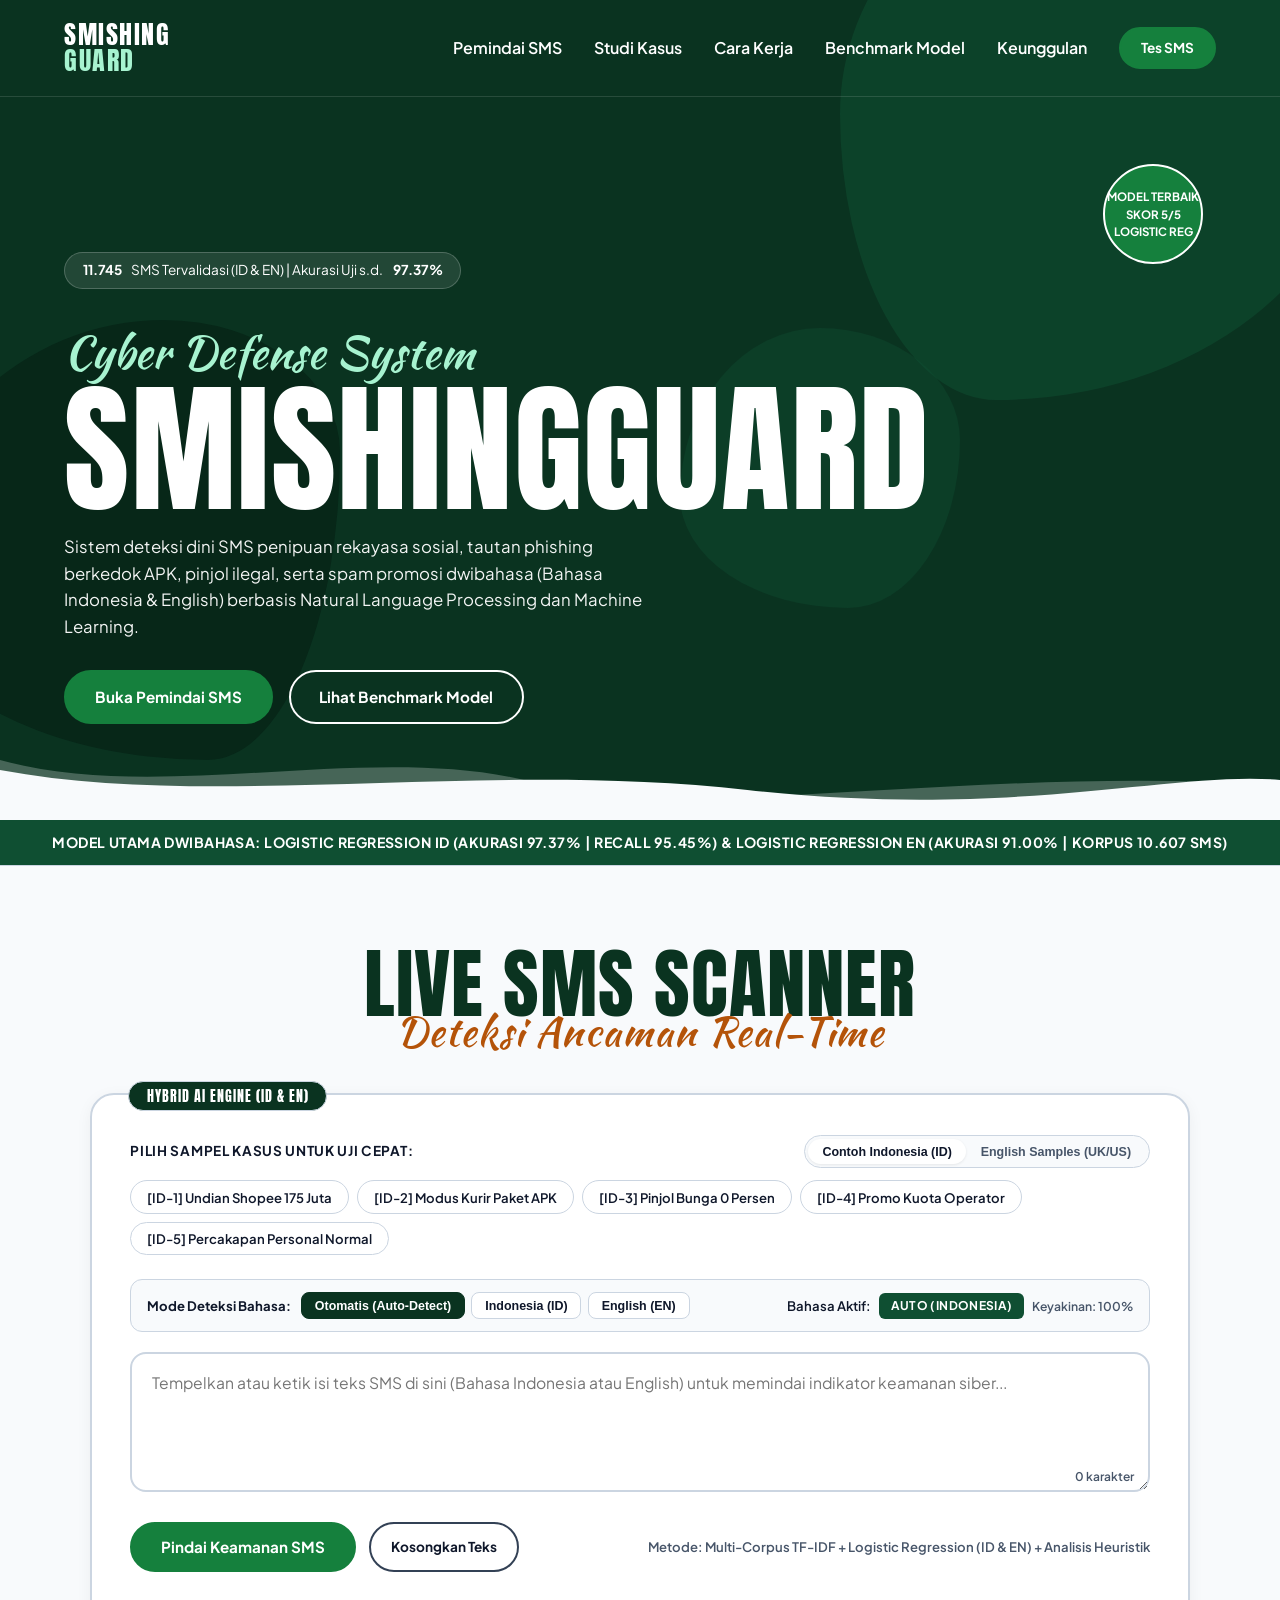
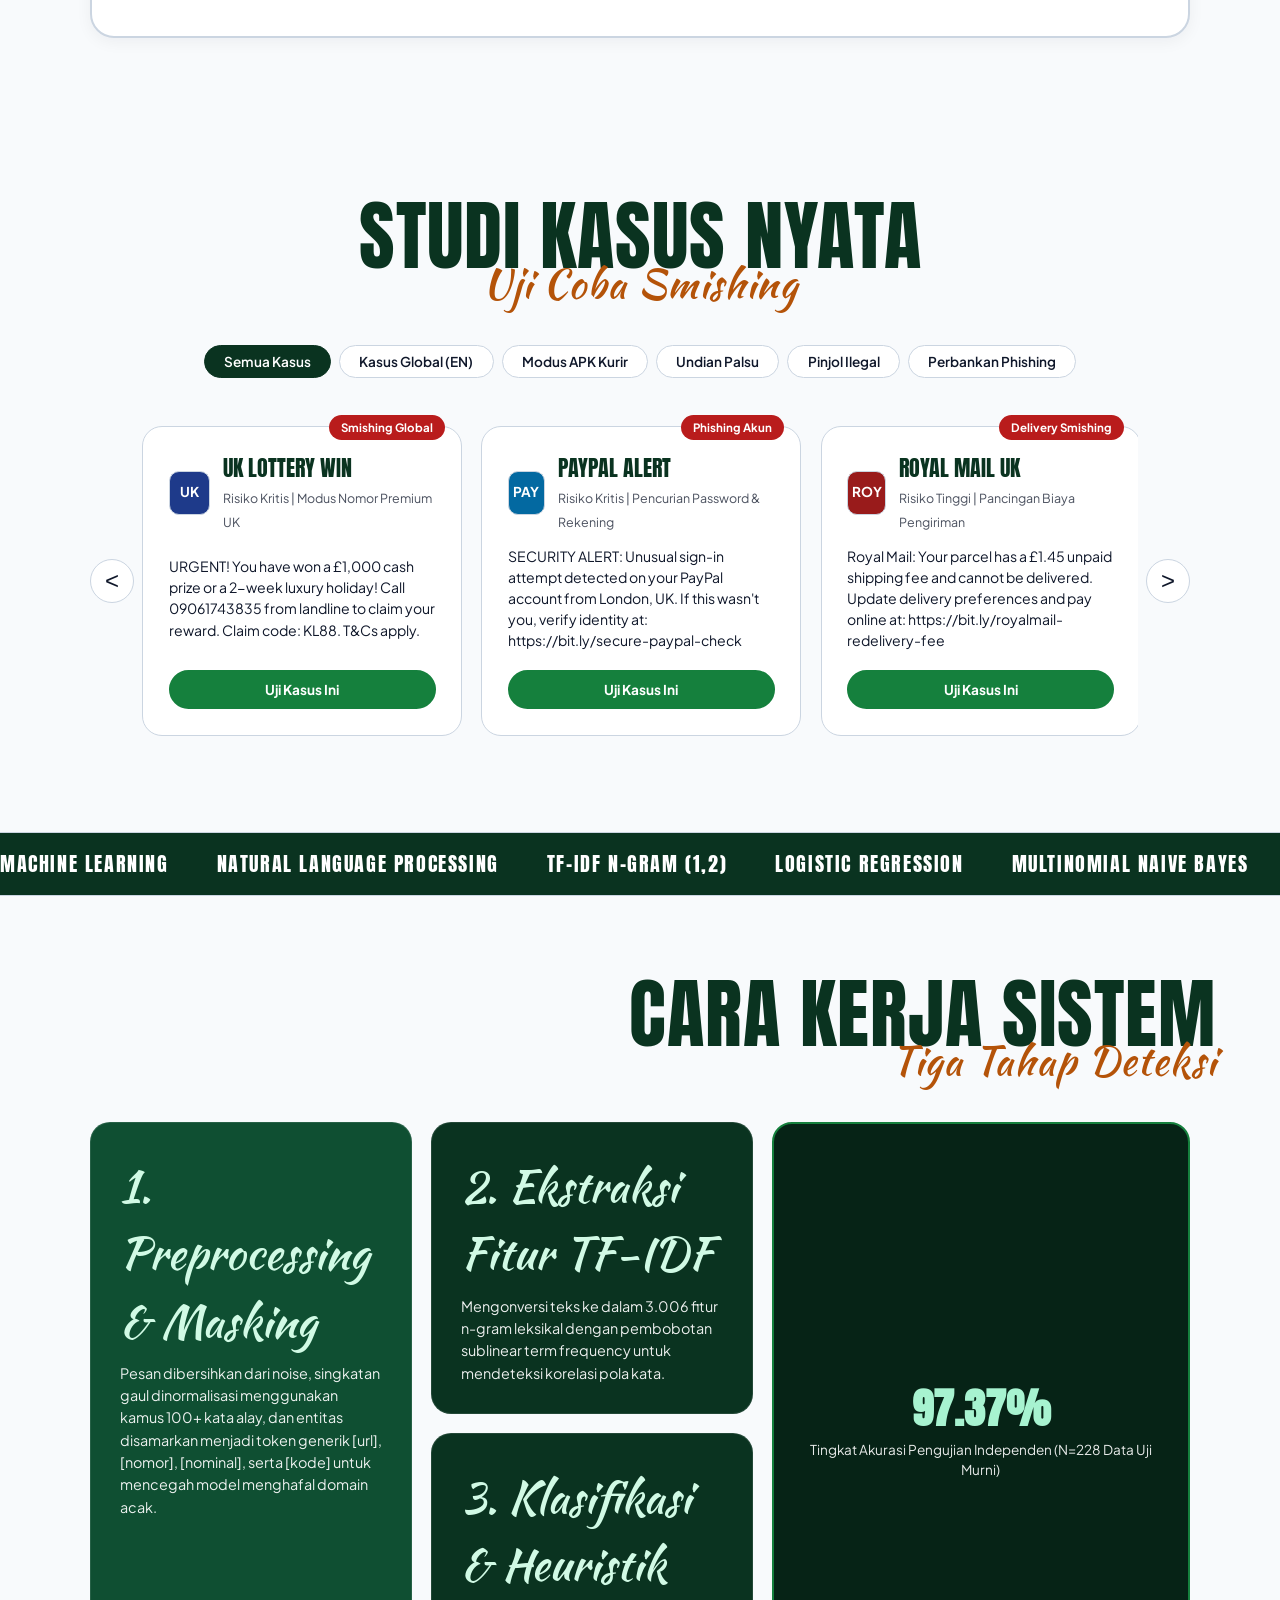
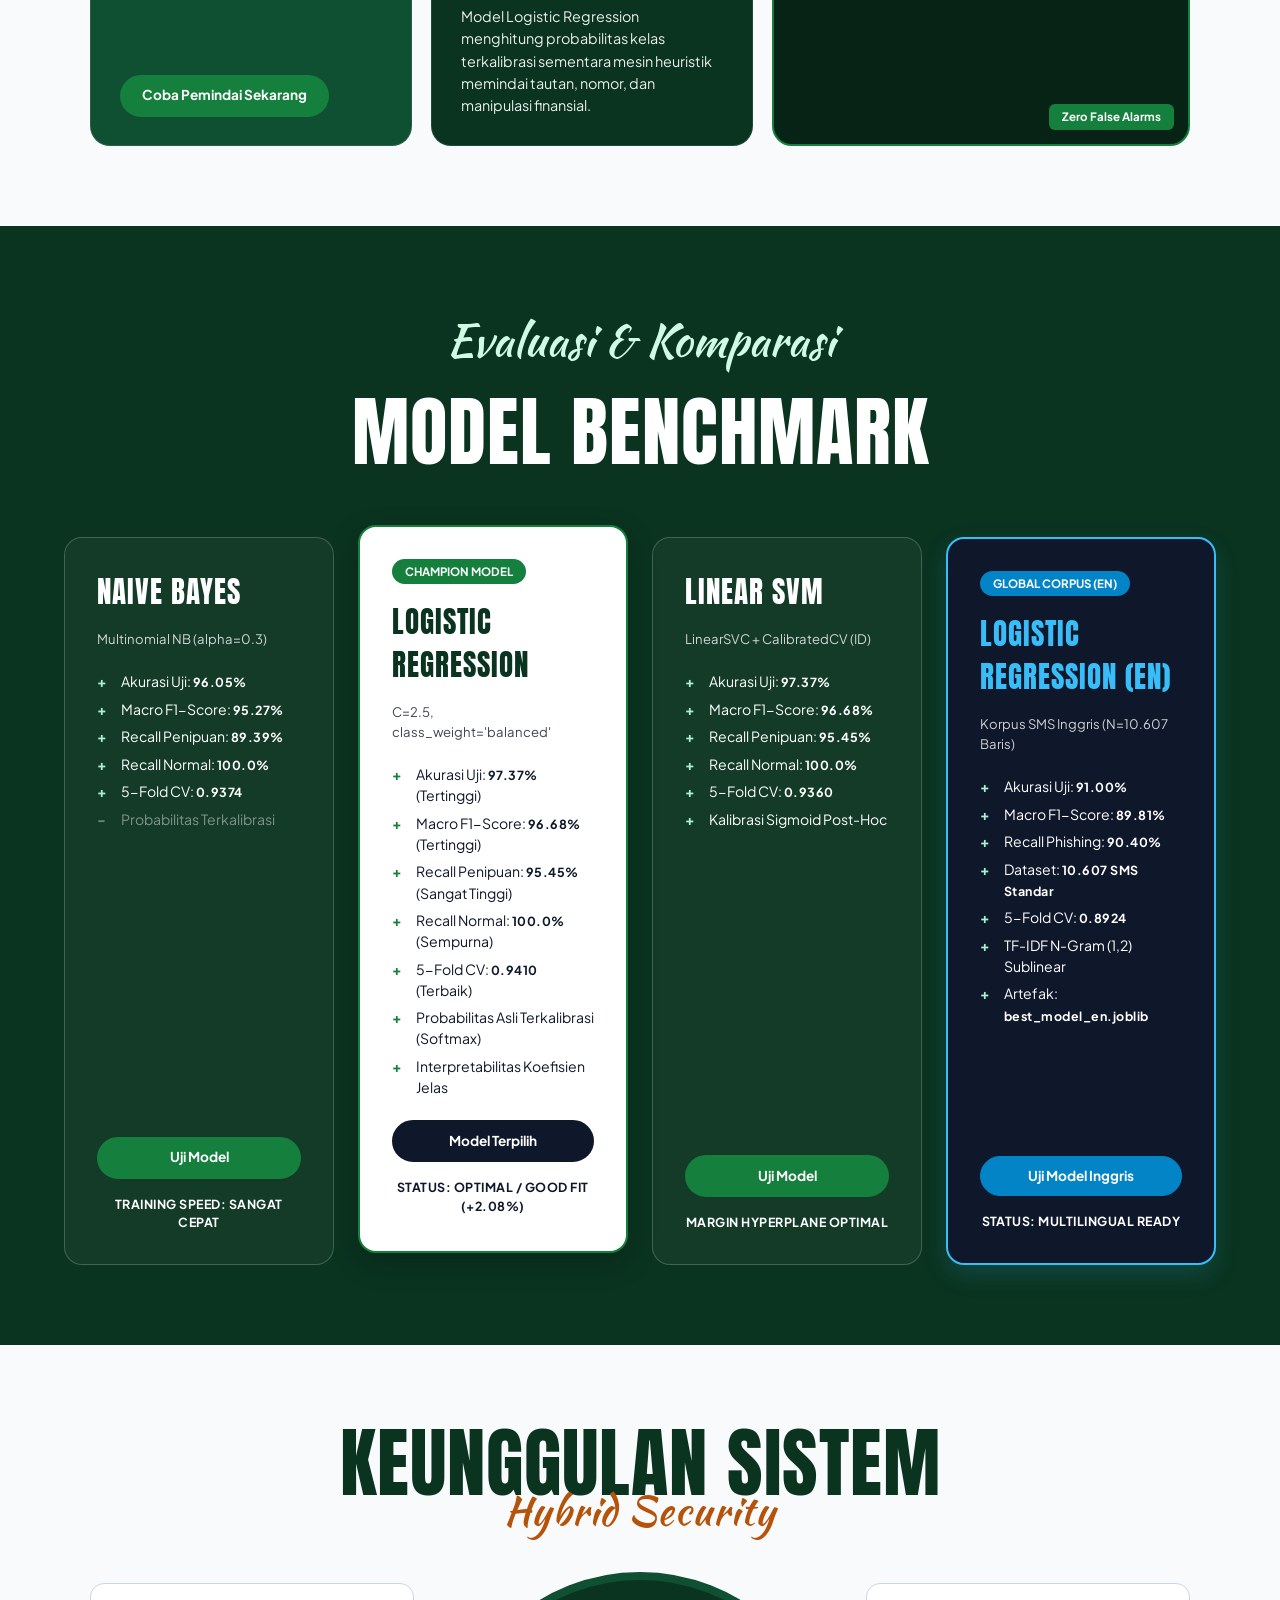
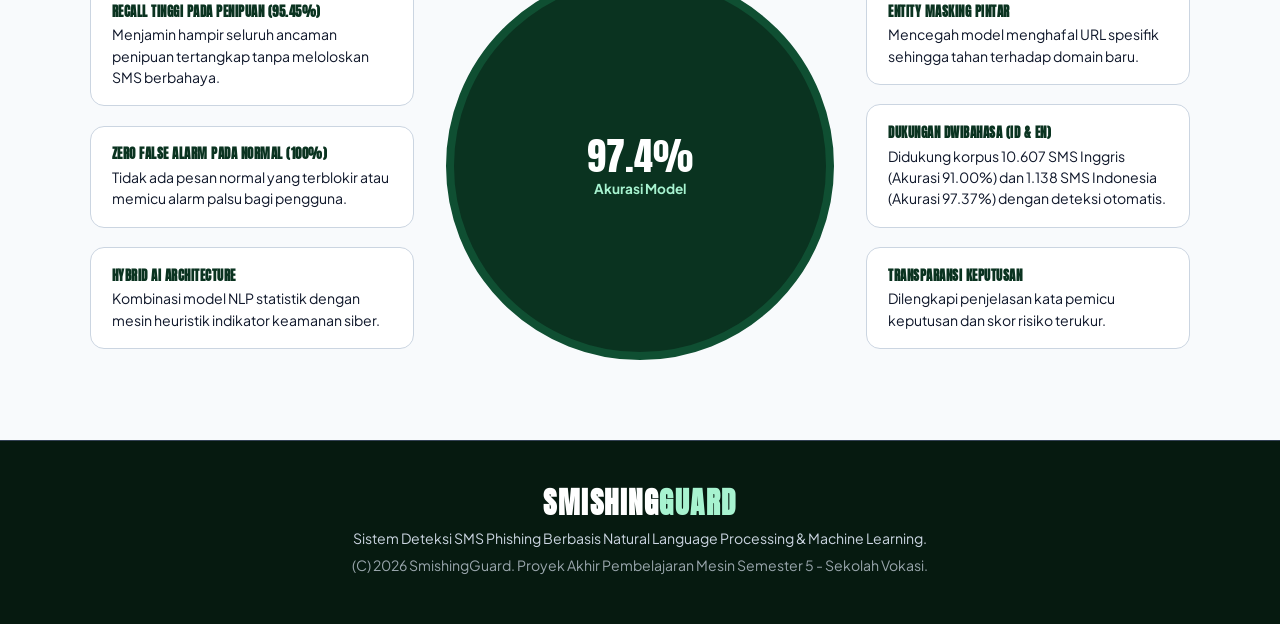
==== commit a5252b7a: "fitur inggris 1" ====
--- a/files/index.html
+++ b/files/index.html
@@ -37,11 +37,11 @@
   <!-- HERO BODY CONTENT -->
   <div class="hero-body">
     <div class="social-proof">
-      <b>1.138</b> SMS Tervalidasi | Akurasi Uji <b>97.37%</b>
+      <b>11.745</b> SMS Tervalidasi (ID &amp; EN) | Akurasi Uji s.d. <b>97.37%</b>
     </div>
     <span class="script">Cyber Defense System</span>
     <h1>SMISHINGGUARD</h1>
-    <p>Sistem deteksi dini SMS penipuan rekayasa sosial, tautan phishing berkedok APK, pinjol ilegal, dan spam promosi berbasis Natural Language Processing dan Machine Learning.</p>
+    <p>Sistem deteksi dini SMS penipuan rekayasa sosial, tautan phishing berkedok APK, pinjol ilegal, serta spam promosi dwibahasa (Bahasa Indonesia &amp; English) berbasis Natural Language Processing dan Machine Learning.</p>
     <div style="display:flex; gap:1rem; flex-wrap:wrap; align-items:center;">
       <a href="#scanner" class="btn">Buka Pemindai SMS</a>
       <a href="#models" class="btn outline">Lihat Benchmark Model</a>
@@ -62,7 +62,7 @@
 
 <!-- SOLID PROMO RIBBON -->
 <div class="promo">
-  MODEL UTAMA: LOGISTIC REGRESSION TERKALIBRASI (AKURASI 97.37% | RECALL PENIPUAN 95.45% | RECALL NORMAL 100% | 5-FOLD CV 0.9410)
+  MODEL UTAMA DWIBAHASA: LOGISTIC REGRESSION ID (AKURASI 97.37% | RECALL 95.45%) &amp; LOGISTIC REGRESSION EN (AKURASI 91.00% | KORPUS 10.607 SMS)
 </div>
 
 <!-- SCANNER SECTION -->
@@ -70,28 +70,54 @@
   <h2 class="title">LIVE SMS SCANNER <span class="script accent">Deteksi Ancaman Real-Time</span></h2>
   
   <div class="scanner-container">
-    <div class="scanner-tag">HYBRID AI ENGINE</div>
+    <div class="scanner-tag">HYBRID AI ENGINE (ID &amp; EN)</div>
     
-    <!-- PRESET BUTTONS (NO EMOJIS) -->
+    <!-- PRESET BUTTONS WITH LANGUAGE TABS -->
     <div class="presets-bar">
-      <div class="presets-label">Pilih Sampel Kasus untuk Uji Cepat:</div>
-      <div class="preset-buttons">
-        <button class="preset-btn" data-type="shopee">[Kasus 1] Undian Shopee 175 Juta</button>
-        <button class="preset-btn" data-type="apk">[Kasus 2] Modus Kurir Paket APK</button>
-        <button class="preset-btn" data-type="pinjol">[Kasus 3] Pinjol Bunga 0 Persen</button>
-        <button class="preset-btn" data-type="promo">[Kasus 4] Promo Kuota Operator</button>
-        <button class="preset-btn" data-type="normal">[Kasus 5] Percakapan Personal Normal</button>
-      </div>
-    </div>
-
-    <!-- LANGUAGE DETECTION & INPUT BOX -->
-    <div class="lang-switch">
-      <span>Bahasa Pesan Terdeteksi:</span>
-      <span class="lang-badge" id="detectedLang">AUTO (INDONESIA)</span>
+      <div class="presets-header">
+        <span class="presets-label">Pilih Sampel Kasus untuk Uji Cepat:</span>
+        <div class="preset-lang-tabs" id="presetLangTabs">
+          <button class="preset-tab active" data-tab="id">Contoh Indonesia (ID)</button>
+          <button class="preset-tab" data-tab="en">English Samples (UK/US)</button>
+        </div>
+      </div>
+      <!-- Indonesian Presets -->
+      <div class="preset-buttons" id="presetsId">
+        <button class="preset-btn" data-type="shopee">[ID-1] Undian Shopee 175 Juta</button>
+        <button class="preset-btn" data-type="apk">[ID-2] Modus Kurir Paket APK</button>
+        <button class="preset-btn" data-type="pinjol">[ID-3] Pinjol Bunga 0 Persen</button>
+        <button class="preset-btn" data-type="promo">[ID-4] Promo Kuota Operator</button>
+        <button class="preset-btn" data-type="normal">[ID-5] Percakapan Personal Normal</button>
+      </div>
+      <!-- English Presets -->
+      <div class="preset-buttons" id="presetsEn" style="display: none;">
+        <button class="preset-btn" data-type="en_lottery">[EN-1] £1,000 Cash Prize Claim</button>
+        <button class="preset-btn" data-type="en_bank">[EN-2] Bank / PayPal Security Alert</button>
+        <button class="preset-btn" data-type="en_delivery">[EN-3] Royal Mail Parcel Fee</button>
+        <button class="preset-btn" data-type="en_promo">[EN-4] 500 Mins &amp; Free Phone</button>
+        <button class="preset-btn" data-type="en_normal">[EN-5] Casual Chat with Mate</button>
+      </div>
+    </div>
+
+    <!-- LANGUAGE CONTROL PANEL -->
+    <div class="lang-control-panel">
+      <div class="lang-mode-selector">
+        <span class="mode-label">Mode Deteksi Bahasa:</span>
+        <div class="lang-mode-btns" id="langModeBtns">
+          <button class="lang-mode-btn active" data-mode="auto">Otomatis (Auto-Detect)</button>
+          <button class="lang-mode-btn" data-mode="id">Indonesia (ID)</button>
+          <button class="lang-mode-btn" data-mode="en">English (EN)</button>
+        </div>
+      </div>
+      <div class="lang-status">
+        <span>Bahasa Aktif:</span>
+        <span class="lang-badge" id="detectedLang">AUTO (INDONESIA)</span>
+        <span class="lang-conf" id="langConfidence">Keyakinan: 100%</span>
+      </div>
     </div>
 
     <div class="input-box">
-      <textarea id="smsInput" class="sms-textarea" placeholder="Tempelkan atau ketik isi teks SMS di sini untuk memindai indikator keamanan siber..."></textarea>
+      <textarea id="smsInput" class="sms-textarea" placeholder="Tempelkan atau ketik isi teks SMS di sini (Bahasa Indonesia atau English) untuk memindai indikator keamanan siber..."></textarea>
       <span class="char-counter" id="charCount">0 karakter</span>
     </div>
 
@@ -101,7 +127,7 @@
         <button class="btn" id="scanBtn">Pindai Keamanan SMS</button>
         <button class="btn sm outline-dark" id="clearBtn">Kosongkan Teks</button>
       </div>
-      <span class="action-info">Metode: TF-IDF N-Gram + Logistic Regression + Analisis Heuristik</span>
+      <span class="action-info">Metode: Multi-Corpus TF-IDF + Logistic Regression (ID &amp; EN) + Analisis Heuristik</span>
     </div>
 
     <!-- RESULT DISPLAY CARD (SOLID) -->
@@ -175,6 +201,7 @@
   <h2 class="title">STUDI KASUS NYATA <span class="script accent">Uji Coba Smishing</span></h2>
   <div class="tabs" id="tabs">
     <button class="tab active" data-f="all">Semua Kasus</button>
+    <button class="tab" data-f="english">Kasus Global (EN)</button>
     <button class="tab" data-f="apk">Modus APK Kurir</button>
     <button class="tab" data-f="undian">Undian Palsu</button>
     <button class="tab" data-f="pinjol">Pinjol Ilegal</button>
@@ -184,6 +211,48 @@
     <button class="arrow" id="prev" aria-label="Sebelumnya">&lt;</button>
     <div class="track" id="track">
       
+      <!-- Card EN 1: UK Lottery Claim -->
+      <article class="card" data-c="english">
+        <span class="chip danger">Smishing Global</span>
+        <div class="who">
+          <div class="ph" style="background:#1e3a8a; color:#fff;">UK</div>
+          <div>
+            <h3>UK LOTTERY WIN</h3>
+            <small>Risiko Kritis | Modus Nomor Premium UK</small>
+          </div>
+        </div>
+        <p>URGENT! You have won a £1,000 cash prize or a 2-week luxury holiday! Call 09061743835 from landline to claim your reward. Claim code: KL88. T&amp;Cs apply.</p>
+        <button class="btn sm use-case-btn" data-text="URGENT! You have won a £1,000 cash prize or a 2-week luxury holiday! Call 09061743835 from landline to claim your reward. Claim code: KL88. T&Cs apply.">Uji Kasus Ini</button>
+      </article>
+
+      <!-- Card EN 2: PayPal Security Phishing -->
+      <article class="card" data-c="english">
+        <span class="chip danger">Phishing Akun</span>
+        <div class="who">
+          <div class="ph" style="background:#0369a1; color:#fff;">PAY</div>
+          <div>
+            <h3>PAYPAL ALERT</h3>
+            <small>Risiko Kritis | Pencurian Password &amp; Rekening</small>
+          </div>
+        </div>
+        <p>SECURITY ALERT: Unusual sign-in attempt detected on your PayPal account from London, UK. If this wasn't you, verify identity at: https://bit.ly/secure-paypal-check</p>
+        <button class="btn sm use-case-btn" data-text="SECURITY ALERT: Unusual sign-in attempt detected on your PayPal account from London, UK. If this wasn't you, verify identity at: https://bit.ly/secure-paypal-check">Uji Kasus Ini</button>
+      </article>
+
+      <!-- Card EN 3: Royal Mail Parcel Scam -->
+      <article class="card" data-c="english">
+        <span class="chip danger">Delivery Smishing</span>
+        <div class="who">
+          <div class="ph" style="background:#991b1b; color:#fff;">ROY</div>
+          <div>
+            <h3>ROYAL MAIL UK</h3>
+            <small>Risiko Tinggi | Pancingan Biaya Pengiriman</small>
+          </div>
+        </div>
+        <p>Royal Mail: Your parcel has a £1.45 unpaid shipping fee and cannot be delivered. Update delivery preferences and pay online at: https://bit.ly/royalmail-redelivery-fee</p>
+        <button class="btn sm use-case-btn" data-text="Royal Mail: Your parcel has a £1.45 unpaid shipping fee and cannot be delivered. Update delivery preferences and pay online at: https://bit.ly/royalmail-redelivery-fee">Uji Kasus Ini</button>
+      </article>
+
       <!-- Card 1: Kurir APK -->
       <article class="card" data-c="apk">
         <span class="chip danger">APK Berbahaya</span>
@@ -349,7 +418,7 @@
     <!-- Model 3: Linear SVM -->
     <article class="plan">
       <h3>LINEAR SVM</h3>
-      <p class="sub">LinearSVC + CalibratedCV</p>
+      <p class="sub">LinearSVC + CalibratedCV (ID)</p>
       <ul>
         <li>Akurasi Uji: <b>97.37%</b></li>
         <li>Macro F1-Score: <b>96.68%</b></li>
@@ -360,6 +429,24 @@
       </ul>
       <a href="#scanner" class="btn sm">Uji Model</a>
       <b>MARGIN HYPERPLANE OPTIMAL</b>
+    </article>
+
+    <!-- Model 4: Logistic Regression English -->
+    <article class="plan en-featured">
+      <span class="plan-badge en-badge">GLOBAL CORPUS (EN)</span>
+      <h3>LOGISTIC REGRESSION (EN)</h3>
+      <p class="sub">Korpus SMS Inggris (N=10.607 Baris)</p>
+      <ul>
+        <li>Akurasi Uji: <b>91.00%</b></li>
+        <li>Macro F1-Score: <b>89.81%</b></li>
+        <li>Recall Phishing: <b>90.40%</b></li>
+        <li>Dataset: <b>10.607 SMS Standar</b></li>
+        <li>5-Fold CV: <b>0.8924</b></li>
+        <li>TF-IDF N-Gram (1,2) Sublinear</li>
+        <li>Artefak: <b>best_model_en.joblib</b></li>
+      </ul>
+      <a href="#scanner" class="btn sm solid-en">Uji Model Inggris</a>
+      <b>STATUS: MULTILINGUAL READY</b>
     </article>
 
   </div>
@@ -382,7 +469,7 @@
     </div>
     <ul>
       <li><b>ENTITY MASKING PINTAR</b>Mencegah model menghafal URL spesifik sehingga tahan terhadap domain baru.</li>
-      <li><b>DUKUNGAN DWIBAHASA (ID &amp; EN)</b>Dilengkapi modul deteksi otomatis bahasa Indonesia dan Inggris.</li>
+      <li><b>DUKUNGAN DWIBAHASA (ID &amp; EN)</b>Didukung korpus 10.607 SMS Inggris (Akurasi 91.00%) dan 1.138 SMS Indonesia (Akurasi 97.37%) dengan deteksi otomatis.</li>
       <li><b>TRANSPARANSI KEPUTUSAN</b>Dilengkapi penjelasan kata pemicu keputusan dan skor risiko terukur.</li>
     </ul>
   </div>
--- a/files/style.css
+++ b/files/style.css
@@ -421,13 +421,47 @@
   margin-bottom: 1.5rem;
 }
 
+.presets-header {
+  display: flex;
+  justify-content: space-between;
+  align-items: center;
+  flex-wrap: wrap;
+  gap: 0.8rem;
+  margin-bottom: 0.75rem;
+}
+
 .presets-label {
   font-size: 0.85rem;
   font-weight: 700;
   color: var(--text-ink);
-  margin-bottom: 0.6rem;
   text-transform: uppercase;
   letter-spacing: 0.05em;
+}
+
+.preset-lang-tabs {
+  display: flex;
+  background-color: var(--bg-base);
+  padding: 0.2rem;
+  border-radius: 99px;
+  border: 1px solid var(--border-solid);
+}
+
+.preset-tab {
+  background: transparent;
+  border: none;
+  padding: 0.35rem 0.9rem;
+  font-size: 0.78rem;
+  font-weight: 700;
+  border-radius: 99px;
+  cursor: pointer;
+  color: var(--text-muted);
+  transition: all 0.15s ease;
+}
+
+.preset-tab.active {
+  background-color: #ffffff;
+  color: var(--text-ink);
+  box-shadow: 0 1px 3px rgba(0, 0, 0, 0.08);
 }
 
 .preset-buttons {
@@ -458,21 +492,86 @@
   border-color: var(--green-deep);
 }
 
-.lang-switch {
-  display: flex;
+/* LANGUAGE CONTROL PANEL */
+.lang-control-panel {
+  display: flex;
+  flex-wrap: wrap;
+  justify-content: space-between;
+  align-items: center;
+  gap: 1rem;
+  margin-bottom: 1.2rem;
+  padding: 0.75rem 1rem;
+  background-color: var(--bg-base);
+  border: 1px solid var(--border-solid);
+  border-radius: 12px;
+}
+
+.lang-mode-selector {
+  display: flex;
+  align-items: center;
+  gap: 0.6rem;
+  flex-wrap: wrap;
+}
+
+.mode-label {
+  font-size: 0.82rem;
+  font-weight: 700;
+  color: var(--text-ink);
+}
+
+.lang-mode-btns {
+  display: flex;
+  gap: 0.4rem;
+}
+
+.lang-mode-btn {
+  background-color: #ffffff;
+  border: 1.5px solid var(--border-solid);
+  padding: 0.35rem 0.8rem;
+  border-radius: 8px;
+  font-size: 0.78rem;
+  font-weight: 700;
+  cursor: pointer;
+  color: var(--text-ink);
+  transition: all 0.15s ease;
+}
+
+.lang-mode-btn:hover {
+  border-color: var(--border-dark);
+}
+
+.lang-mode-btn.active {
+  background-color: var(--green-deep);
+  color: #ffffff;
+  border-color: var(--green-deep);
+}
+
+.lang-status {
+  display: flex;
+  align-items: center;
   gap: 0.5rem;
-  align-items: center;
-  margin-bottom: 1rem;
-  font-size: 0.85rem;
+  font-size: 0.82rem;
   font-weight: 600;
 }
 
 .lang-badge {
   background-color: var(--green-solid);
   color: #ffffff;
-  padding: 0.2rem 0.65rem;
+  padding: 0.25rem 0.7rem;
   border-radius: 6px;
   font-size: 0.75rem;
+  font-weight: 700;
+  letter-spacing: 0.03em;
+}
+
+.lang-badge.en {
+  background-color: #1e3a8a;
+}
+
+.lang-conf {
+  font-size: 0.76rem;
+  color: var(--text-muted);
+  font-weight: 600;
 }
 
 .input-box {
@@ -957,9 +1056,9 @@
 
 .plan-grid {
   display: grid;
-  grid-template-columns: repeat(3, 1fr);
+  grid-template-columns: repeat(auto-fit, minmax(260px, 1fr));
   gap: 1.5rem;
-  max-width: 1050px;
+  max-width: 1260px;
   margin: auto;
   align-items: stretch;
 }
@@ -1047,6 +1146,33 @@
   font-weight: 700;
   display: inline-block;
   width: max-content;
+}
+
+.plan.en-featured {
+  background-color: #0f172a;
+  color: #ffffff;
+  border: 2px solid #38bdf8;
+  box-shadow: 0 10px 25px rgba(56, 189, 248, 0.15);
+}
+
+.plan.en-featured h3 {
+  color: #38bdf8;
+}
+
+.plan-badge.en-badge {
+  background-color: #0284c7;
+  color: #ffffff;
+}
+
+.btn.sm.solid-en {
+  background-color: #0284c7;
+  color: #ffffff;
+  border: 1.5px solid #0284c7;
+}
+
+.btn.sm.solid-en:hover {
+  background-color: #0369a1;
+  border-color: #0369a1;
 }
 
 /* DIFFERENT */
